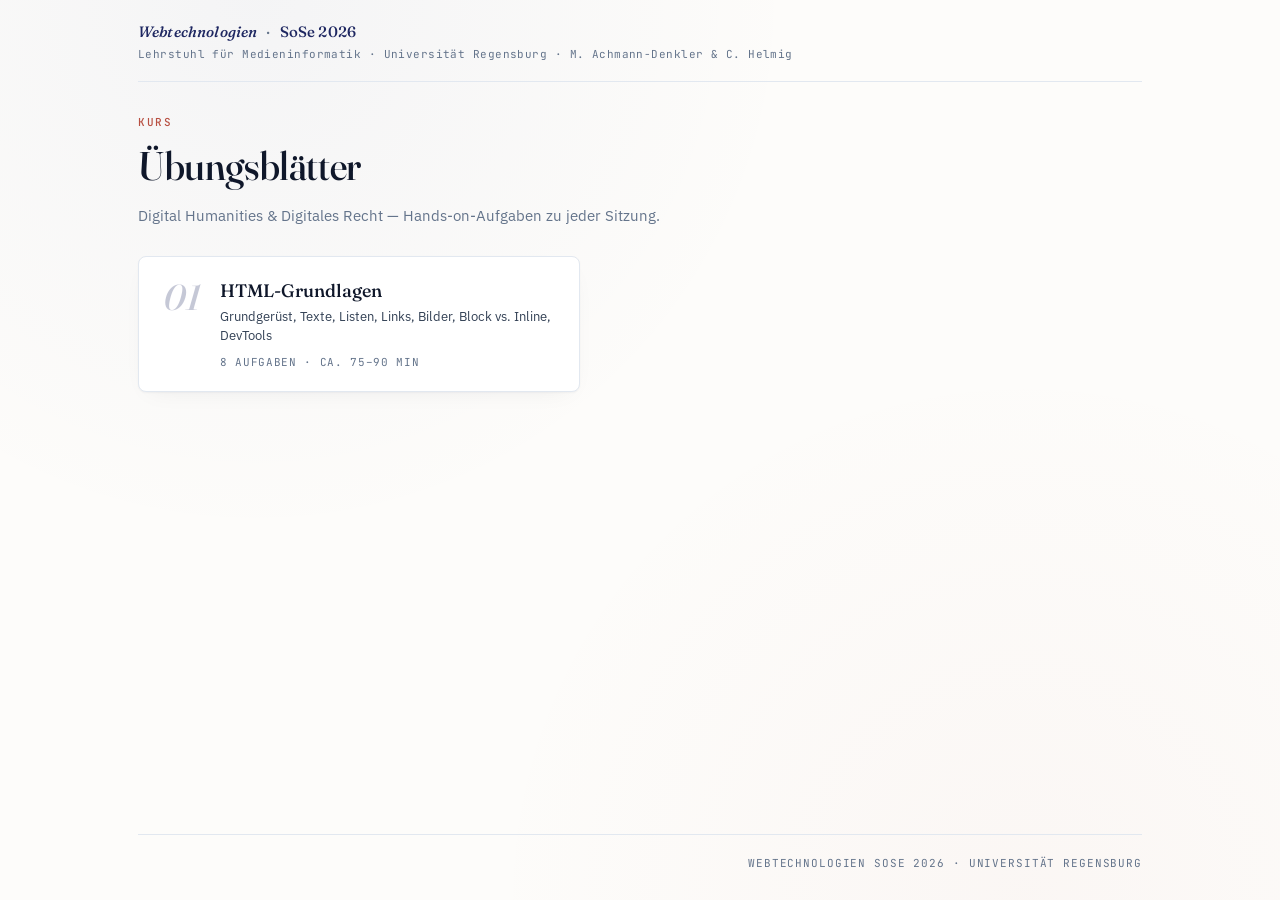
==== index.html @ 5f2d8932 "Initial commit: Übungsblatt 1 HTML-Grundlagen Slide-based interactive exercise sheet for Webtechnolo" ====
<!DOCTYPE html>
<html lang="de">
<head>
  <meta charset="UTF-8">
  <meta name="viewport" content="width=device-width, initial-scale=1.0">
  <title>Webtechnologien — Übungsblätter</title>
  <link rel="preconnect" href="https://fonts.googleapis.com">
  <link rel="preconnect" href="https://fonts.gstatic.com" crossorigin>
  <link href="https://fonts.googleapis.com/css2?family=Fraunces:ital,opsz,wght@0,9..144,400;0,9..144,500;0,9..144,600;0,9..144,700;1,9..144,400&family=IBM+Plex+Sans:wght@400;500;600&family=JetBrains+Mono:wght@400;500&display=swap" rel="stylesheet">
  <link rel="stylesheet" href="assets/css/main.css">
</head>
<body>

<div class="app">

  <header class="top">
    <div class="brand-group">
      <div class="brand">
        <span class="course">Webtechnologien</span>
        <span class="sep">·</span>
        <span>SoSe 2026</span>
      </div>
      <span class="brand-sub">Lehrstuhl für Medieninformatik · Universität Regensburg · M. Achmann-Denkler &amp; C. Helmig</span>
    </div>
  </header>

  <main class="stage" style="align-items: flex-start;">
    <div style="width: 100%;">
      <div class="eyebrow">Kurs</div>
      <h1 class="slide-title" style="margin-bottom: 6px;">Übungsblätter</h1>
      <p class="subtitle" style="margin-bottom: 0;">Digital Humanities &amp; Digitales Recht — Hands-on-Aufgaben zu jeder Sitzung.</p>

      <div class="sheet-grid">

        <a href="blatt1/" class="sheet-card">
          <div class="sheet-num">01</div>
          <div class="sheet-info">
            <div class="sheet-title">HTML-Grundlagen</div>
            <div class="sheet-desc">Grundgerüst, Texte, Listen, Links, Bilder, Block vs. Inline, DevTools</div>
            <div class="sheet-meta">8 Aufgaben · ca. 75–90 min</div>
          </div>
        </a>

      </div>
    </div>
  </main>

  <footer class="nav" style="justify-content: flex-end;">
    <span style="font-family: var(--font-mono); font-size: 11px; color: var(--muted); text-transform: uppercase; letter-spacing: 0.08em;">
      Webtechnologien SoSe 2026 · Universität Regensburg
    </span>
  </footer>

</div>

</body>
</html>
---- assets/css/main.css ----
/* ---------- Tokens ---------- */
:root {
  --bg:        #FDFCFA;
  --surface:   #FFFFFF;
  --ink:       #0F172A;
  --ink-soft:  #334155;
  --muted:     #64748B;
  --rule:      #E2E8F0;
  --navy:      #1E3A8A;
  --navy-soft: #EFF3FB;
  --navy-ink:  #1E2761;
  --accent:    #B85042;
  --accent-soft: #FBEFEC;
  --code-bg:   #0F172A;
  --code-fg:   #E2E8F0;
  --code-dim:  #94A3B8;
  --success:   #047857;
  --success-bg: #ECFDF5;
  --font-display: "Fraunces", Georgia, serif;
  --font-body:    "IBM Plex Sans", -apple-system, system-ui, sans-serif;
  --font-mono:    "JetBrains Mono", ui-monospace, SFMono-Regular, Menlo, monospace;
  --shadow-card: 0 1px 2px rgba(15,23,42,0.04), 0 8px 24px -12px rgba(15,23,42,0.08);
}

* { box-sizing: border-box; }
html, body { margin: 0; padding: 0; }
body {
  font-family: var(--font-body);
  color: var(--ink);
  background: var(--bg);
  background-image:
    radial-gradient(circle at 20% 0%, rgba(30,58,138,0.04) 0%, transparent 40%),
    radial-gradient(circle at 80% 100%, rgba(184,80,66,0.03) 0%, transparent 40%);
  min-height: 100vh;
  line-height: 1.55;
  -webkit-font-smoothing: antialiased;
  overflow-x: hidden;
}

/* ---------- Layout shell ---------- */
.app {
  display: flex;
  flex-direction: column;
  min-height: 100vh;
  max-width: 1100px;
  margin: 0 auto;
  padding: 0 clamp(16px, 4vw, 48px);
}

/* ---------- Header ---------- */
header.top {
  display: flex;
  align-items: center;
  justify-content: space-between;
  padding: 20px 0 18px;
  border-bottom: 1px solid var(--rule);
  gap: 16px;
  flex-wrap: wrap;
}
.brand-group {
  display: flex;
  flex-direction: column;
  gap: 3px;
}
.brand {
  font-family: var(--font-display);
  font-weight: 500;
  font-variation-settings: "opsz" 14;
  font-size: 15px;
  letter-spacing: 0.01em;
  color: var(--navy-ink);
  text-decoration: none;
}
a.brand:hover .course { text-decoration: underline; text-decoration-color: var(--accent); }
.brand .sep { color: var(--muted); margin: 0 6px; }
.brand .course { font-style: italic; }
.brand-sub {
  font-family: var(--font-mono);
  font-size: 11px;
  color: var(--muted);
  letter-spacing: 0.04em;
}
.progress-readout {
  font-family: var(--font-mono);
  font-size: 12px;
  color: var(--muted);
  letter-spacing: 0.05em;
  text-transform: uppercase;
  display: flex;
  align-items: center;
  gap: 10px;
}
.progress-bar {
  width: 120px;
  height: 3px;
  background: var(--rule);
  border-radius: 2px;
  overflow: hidden;
}
.progress-fill {
  height: 100%;
  background: var(--navy);
  transition: width 0.4s cubic-bezier(0.4, 0, 0.2, 1);
  width: 0%;
}

/* ---------- Slide stage ---------- */
main.stage {
  flex: 1;
  display: flex;
  align-items: stretch;
  padding: 32px 0;
}
.slide {
  display: none;
  width: 100%;
  animation: slideIn 0.35s cubic-bezier(0.4, 0, 0.2, 1);
}
.slide.active { display: block; }
@keyframes slideIn {
  from { opacity: 0; transform: translateY(8px); }
  to { opacity: 1; transform: translateY(0); }
}

/* ---------- Slide typography ---------- */
.eyebrow {
  font-family: var(--font-mono);
  font-size: 11px;
  letter-spacing: 0.15em;
  text-transform: uppercase;
  color: var(--accent);
  margin-bottom: 12px;
  font-weight: 500;
}
.task-letter {
  font-family: var(--font-display);
  font-variation-settings: "opsz" 144;
  font-size: clamp(48px, 8vw, 84px);
  font-weight: 500;
  line-height: 1;
  color: var(--navy-ink);
  float: left;
  margin: -6px 24px 0 0;
  font-style: italic;
}
h1.slide-title {
  font-family: var(--font-display);
  font-variation-settings: "opsz" 96;
  font-weight: 500;
  font-size: clamp(28px, 4vw, 40px);
  line-height: 1.15;
  color: var(--ink);
  margin: 0 0 8px;
  letter-spacing: -0.01em;
}
.subtitle {
  color: var(--muted);
  font-size: 15px;
  margin-bottom: 28px;
}
.slide-body {
  clear: both;
  padding-top: 8px;
}
.slide-body p { margin: 0 0 14px; color: var(--ink-soft); }
.slide-body h3 {
  font-family: var(--font-display);
  font-variation-settings: "opsz" 24;
  font-weight: 600;
  font-size: 18px;
  margin: 28px 0 12px;
  color: var(--ink);
}

/* ---------- W3Schools link chips ---------- */
.refs {
  display: flex;
  flex-wrap: wrap;
  gap: 8px;
  margin: 0 0 24px;
  padding: 12px 16px;
  background: var(--navy-soft);
  border-left: 3px solid var(--navy);
  border-radius: 0 4px 4px 0;
}
.refs-label {
  font-family: var(--font-mono);
  font-size: 11px;
  text-transform: uppercase;
  letter-spacing: 0.08em;
  color: var(--navy);
  font-weight: 500;
  align-self: center;
  margin-right: 4px;
}
.refs a {
  display: inline-flex;
  align-items: center;
  gap: 6px;
  padding: 4px 12px;
  background: var(--surface);
  border: 1px solid #C7D2FE;
  border-radius: 999px;
  color: var(--navy);
  text-decoration: none;
  font-size: 13px;
  font-weight: 500;
  transition: all 0.15s ease;
}
.refs a:hover {
  background: var(--navy);
  color: white;
  border-color: var(--navy);
  transform: translateY(-1px);
}
.refs a::after { content: " ↗"; font-size: 10px; opacity: 0.7; }

/* ---------- Task checklist ---------- */
ol.tasks {
  list-style: none;
  padding: 0;
  margin: 0 0 20px;
  counter-reset: taskitem;
}
ol.tasks > li {
  position: relative;
  padding: 16px 16px 16px 48px;
  margin-bottom: 10px;
  background: var(--surface);
  border: 1px solid var(--rule);
  border-radius: 6px;
  transition: all 0.2s ease;
  counter-increment: taskitem;
}
ol.tasks > li:hover { border-color: #CBD5E1; }
ol.tasks > li.done {
  background: var(--success-bg);
  border-color: #A7F3D0;
}
ol.tasks > li.done .task-label { color: var(--success); }
ol.tasks > li.done .task-content { opacity: 0.65; }

.task-check {
  position: absolute;
  top: 17px;
  left: 16px;
  width: 20px;
  height: 20px;
  border: 1.5px solid #CBD5E1;
  border-radius: 4px;
  background: white;
  cursor: pointer;
  display: inline-flex;
  align-items: center;
  justify-content: center;
  transition: all 0.15s ease;
  appearance: none;
  -webkit-appearance: none;
  margin: 0;
  flex-shrink: 0;
}
.task-check:hover { border-color: var(--navy); }
.task-check:checked {
  background: var(--success);
  border-color: var(--success);
}
.task-check:checked::after {
  content: "";
  width: 5px;
  height: 10px;
  border: solid white;
  border-width: 0 2px 2px 0;
  transform: rotate(45deg) translate(-1px, -1px);
}
.task-label {
  display: inline-block;
  font-family: var(--font-mono);
  font-size: 12px;
  font-weight: 500;
  color: var(--muted);
  text-transform: uppercase;
  letter-spacing: 0.06em;
  margin-right: 10px;
  vertical-align: middle;
}
.task-content { display: inline; color: var(--ink-soft); }
.task-content strong { color: var(--ink); font-weight: 600; }
.task-content code {
  font-family: var(--font-mono);
  font-size: 0.88em;
  background: #F1F5F9;
  padding: 1px 6px;
  border-radius: 3px;
  color: var(--navy-ink);
}
.task-content ul {
  margin: 8px 0 0;
  padding-left: 18px;
  color: var(--ink-soft);
}
.task-content ul li { margin-bottom: 4px; }

/* ---------- Code block ---------- */
.code-wrap {
  position: relative;
  margin: 14px 0 6px;
  border-radius: 6px;
  overflow: hidden;
  background: var(--code-bg);
}
.code-wrap pre {
  margin: 0;
  padding: 16px 20px;
  overflow-x: auto;
  font-family: var(--font-mono);
  font-size: 13px;
  line-height: 1.55;
  color: var(--code-fg);
}
.copy-btn {
  position: absolute;
  top: 8px;
  right: 8px;
  padding: 4px 10px;
  background: rgba(226, 232, 240, 0.08);
  border: 1px solid rgba(226, 232, 240, 0.15);
  color: var(--code-dim);
  border-radius: 4px;
  font-family: var(--font-mono);
  font-size: 11px;
  cursor: pointer;
  transition: all 0.15s ease;
}
.copy-btn:hover {
  background: rgba(226, 232, 240, 0.15);
  color: var(--code-fg);
}
.copy-btn.copied { color: #86EFAC; border-color: #86EFAC; }

/* ---------- Callout boxes ---------- */
.callout {
  margin: 20px 0;
  padding: 14px 18px;
  border-radius: 4px;
  font-size: 14px;
  line-height: 1.5;
}
.callout.hint {
  background: var(--accent-soft);
  border-left: 3px solid var(--accent);
  color: #7F2E22;
}
.callout.reflect {
  background: #F8FAFC;
  border-left: 3px solid var(--muted);
  color: var(--ink-soft);
  font-style: italic;
}
.callout-label {
  font-family: var(--font-mono);
  font-size: 11px;
  text-transform: uppercase;
  letter-spacing: 0.08em;
  font-weight: 600;
  font-style: normal;
  display: block;
  margin-bottom: 4px;
}
.callout.hint .callout-label { color: var(--accent); }
.callout.reflect .callout-label { color: var(--muted); }

/* ---------- Title slide ---------- */
.title-slide {
  text-align: left;
  padding: 40px 0;
}
.title-slide .kicker {
  font-family: var(--font-mono);
  font-size: 13px;
  letter-spacing: 0.1em;
  text-transform: uppercase;
  color: var(--accent);
  margin-bottom: 24px;
}
.title-slide h1 {
  font-family: var(--font-display);
  font-variation-settings: "opsz" 144;
  font-weight: 500;
  font-size: clamp(40px, 7vw, 72px);
  line-height: 1.05;
  margin: 0 0 12px;
  color: var(--navy-ink);
  letter-spacing: -0.02em;
}
.title-slide h1 em {
  font-style: italic;
  color: var(--accent);
}
.title-slide .lede {
  font-size: 19px;
  color: var(--ink-soft);
  max-width: 640px;
  margin-bottom: 40px;
}
.title-meta {
  display: grid;
  grid-template-columns: repeat(auto-fit, minmax(180px, 1fr));
  gap: 20px;
  margin-top: 32px;
  padding-top: 24px;
  border-top: 1px solid var(--rule);
  max-width: 720px;
}
.meta-item .meta-key {
  font-family: var(--font-mono);
  font-size: 11px;
  text-transform: uppercase;
  letter-spacing: 0.08em;
  color: var(--muted);
  margin-bottom: 4px;
}
.meta-item .meta-val {
  font-family: var(--font-display);
  font-size: 16px;
  color: var(--ink);
}
.keyhint {
  display: inline-block;
  font-family: var(--font-mono);
  font-size: 11px;
  padding: 2px 6px;
  background: #F1F5F9;
  border: 1px solid var(--rule);
  border-bottom-width: 2px;
  border-radius: 3px;
  color: var(--ink-soft);
}

/* ---------- End slide ---------- */
.end-slide {
  padding: 40px 0;
}
.end-grid {
  display: grid;
  grid-template-columns: repeat(auto-fit, minmax(260px, 1fr));
  gap: 20px;
  margin-top: 24px;
}
.end-card {
  padding: 20px;
  background: var(--surface);
  border: 1px solid var(--rule);
  border-radius: 6px;
}
.end-card .check {
  display: inline-flex;
  width: 24px;
  height: 24px;
  border-radius: 50%;
  background: var(--success);
  color: white;
  align-items: center;
  justify-content: center;
  font-size: 13px;
  margin-bottom: 10px;
}
.end-card p { margin: 0; font-size: 14px; }

/* ---------- Footer nav ---------- */
footer.nav {
  display: flex;
  align-items: center;
  justify-content: space-between;
  padding: 20px 0 28px;
  border-top: 1px solid var(--rule);
  gap: 16px;
}
.nav-btn {
  display: inline-flex;
  align-items: center;
  gap: 8px;
  padding: 8px 18px;
  background: var(--surface);
  border: 1px solid var(--rule);
  color: var(--ink);
  border-radius: 4px;
  font-family: var(--font-body);
  font-size: 14px;
  font-weight: 500;
  cursor: pointer;
  transition: all 0.15s ease;
}
.nav-btn:hover:not(:disabled) {
  background: var(--navy);
  color: white;
  border-color: var(--navy);
}
.nav-btn:disabled {
  opacity: 0.4;
  cursor: not-allowed;
}
.dots {
  display: flex;
  gap: 8px;
  align-items: center;
}
.dot {
  width: 8px;
  height: 8px;
  border-radius: 50%;
  background: var(--rule);
  border: none;
  padding: 0;
  cursor: pointer;
  transition: all 0.2s ease;
  position: relative;
}
.dot:hover { background: #CBD5E1; }
.dot.active {
  background: var(--navy);
  width: 24px;
  border-radius: 4px;
}
.dot.done:not(.active) { background: var(--success); }
.dot .tooltip {
  position: absolute;
  bottom: calc(100% + 8px);
  left: 50%;
  transform: translateX(-50%);
  background: var(--ink);
  color: white;
  font-family: var(--font-mono);
  font-size: 11px;
  padding: 3px 8px;
  border-radius: 3px;
  white-space: nowrap;
  opacity: 0;
  pointer-events: none;
  transition: opacity 0.15s ease;
}
.dot:hover .tooltip { opacity: 1; }

/* ---------- Reset button ---------- */
.reset-link {
  background: none;
  border: none;
  color: var(--muted);
  font-family: var(--font-mono);
  font-size: 11px;
  text-transform: uppercase;
  letter-spacing: 0.08em;
  cursor: pointer;
  padding: 4px 8px;
}
.reset-link:hover { color: var(--accent); }

/* ---------- Index page: sheet cards ---------- */
.sheet-grid {
  display: grid;
  grid-template-columns: repeat(auto-fill, minmax(300px, 1fr));
  gap: 16px;
  margin-top: 28px;
  max-width: 900px;
}
.sheet-card {
  display: flex;
  align-items: flex-start;
  gap: 20px;
  padding: 20px 24px;
  background: var(--surface);
  border: 1px solid var(--rule);
  border-radius: 8px;
  text-decoration: none;
  color: var(--ink);
  transition: all 0.2s ease;
  box-shadow: var(--shadow-card);
}
.sheet-card:hover {
  border-color: var(--navy);
  transform: translateY(-2px);
  box-shadow: 0 4px 16px -4px rgba(30,58,138,0.12);
}
.sheet-num {
  font-family: var(--font-display);
  font-variation-settings: "opsz" 144;
  font-size: 36px;
  font-weight: 500;
  font-style: italic;
  color: var(--navy-ink);
  line-height: 1;
  opacity: 0.25;
  flex-shrink: 0;
  margin-top: 2px;
}
.sheet-info { flex: 1; min-width: 0; }
.sheet-title {
  font-family: var(--font-display);
  font-variation-settings: "opsz" 24;
  font-size: 18px;
  font-weight: 500;
  color: var(--ink);
  margin-bottom: 4px;
}
.sheet-desc {
  font-size: 13px;
  color: var(--ink-soft);
  margin-bottom: 8px;
  line-height: 1.45;
}
.sheet-meta {
  font-family: var(--font-mono);
  font-size: 11px;
  color: var(--muted);
  text-transform: uppercase;
  letter-spacing: 0.06em;
}

/* ---------- Responsive ---------- */
@media (max-width: 640px) {
  .task-letter { font-size: 56px; margin-right: 16px; }
  .refs { flex-direction: column; align-items: flex-start; }
  .dots { display: none; }
  .progress-bar { width: 60px; }
}

/* ---------- Print ---------- */
@media print {
  .slide { display: block !important; page-break-after: always; }
  footer.nav, .copy-btn { display: none; }
  body { background: white; }
}
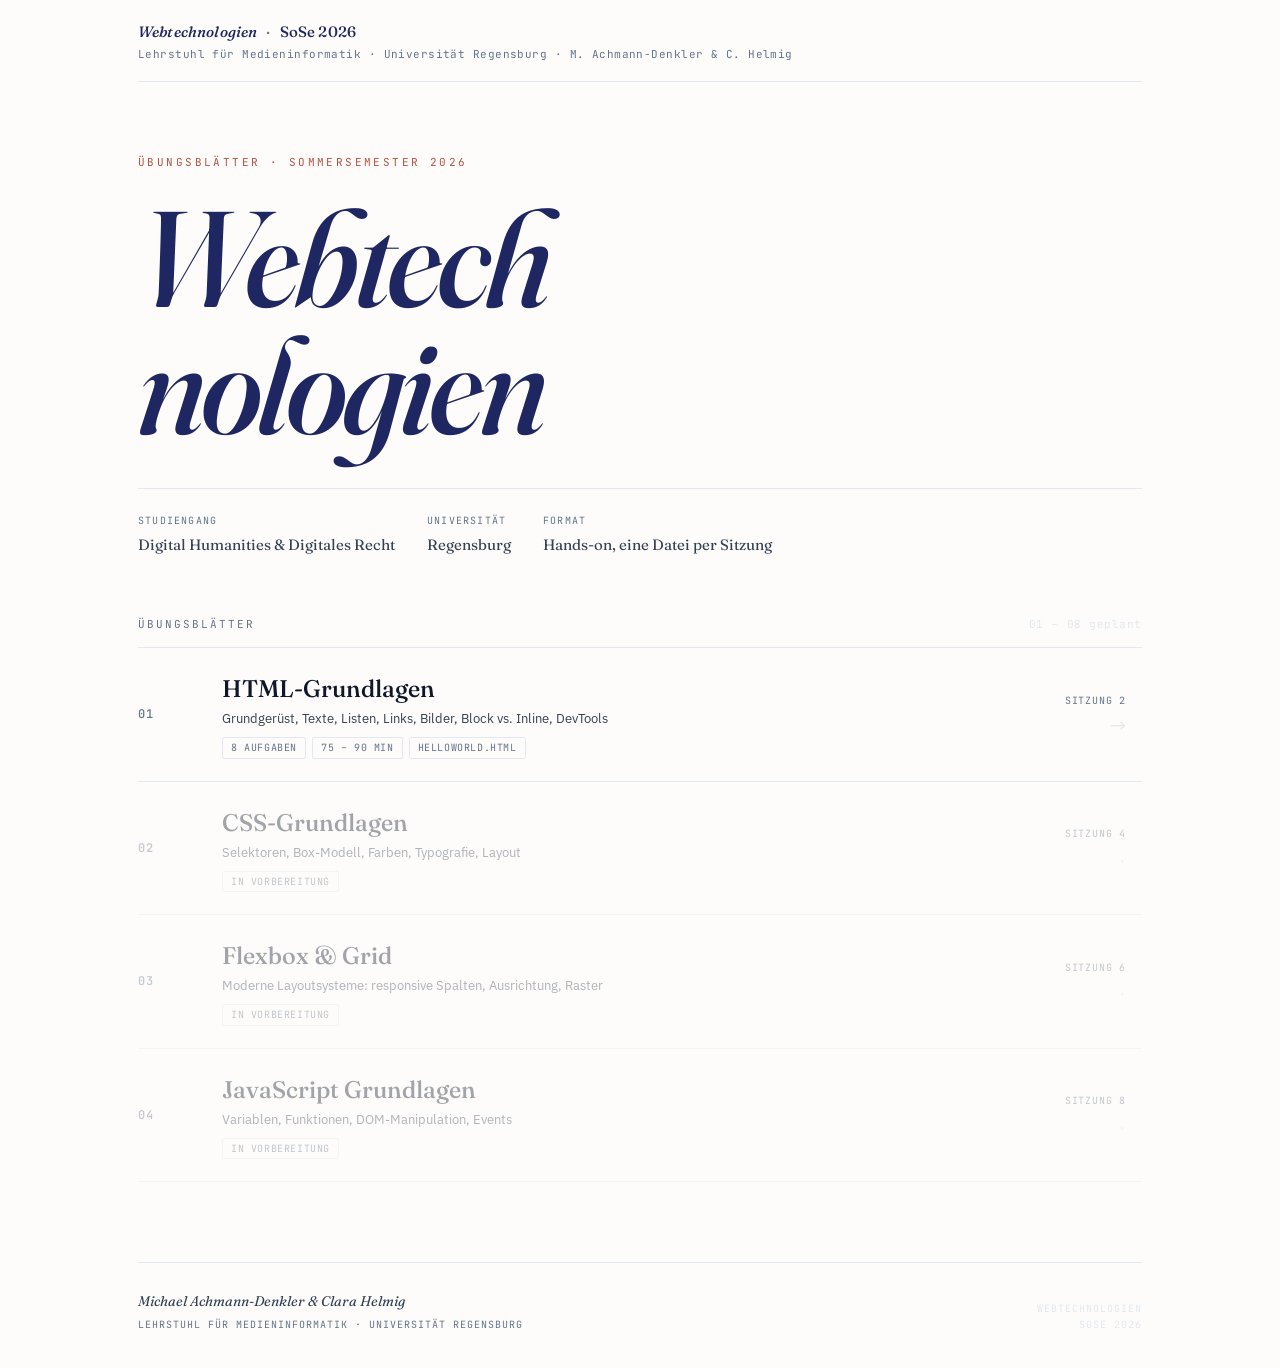
==== commit 6571aaad: "Redesign landing page with editorial magazine aesthetic Dramatic typographic hero using Fraunces at " ====
--- a/index.html
+++ b/index.html
@@ -3,16 +3,333 @@
 <head>
   <meta charset="UTF-8">
   <meta name="viewport" content="width=device-width, initial-scale=1.0">
-  <title>Webtechnologien — Übungsblätter</title>
+  <title>Webtechnologien SoSe 2026 — Universität Regensburg</title>
   <link rel="preconnect" href="https://fonts.googleapis.com">
   <link rel="preconnect" href="https://fonts.gstatic.com" crossorigin>
-  <link href="https://fonts.googleapis.com/css2?family=Fraunces:ital,opsz,wght@0,9..144,400;0,9..144,500;0,9..144,600;0,9..144,700;1,9..144,400&family=IBM+Plex+Sans:wght@400;500;600&family=JetBrains+Mono:wght@400;500&display=swap" rel="stylesheet">
+  <link href="https://fonts.googleapis.com/css2?family=Fraunces:ital,opsz,wght@0,9..144,100..900;1,9..144,100..900&family=IBM+Plex+Sans:wght@400;500;600&family=JetBrains+Mono:wght@400;500&display=swap" rel="stylesheet">
   <link rel="stylesheet" href="assets/css/main.css">
+  <style>
+    /* ── Landing-page overrides & extensions ── */
+
+    body {
+      /* Remove the blatt-page radial gradients in favour of a cleaner base */
+      background-image: none;
+    }
+
+    /* ── Hero ── */
+    .hero {
+      padding: 72px 0 60px;
+      position: relative;
+      overflow: hidden;
+    }
+    .hero > * { position: relative; z-index: 1; }
+
+    .hero-eyebrow {
+      font-family: var(--font-mono);
+      font-size: 11px;
+      letter-spacing: 0.22em;
+      text-transform: uppercase;
+      color: var(--accent);
+      margin-bottom: 24px;
+      opacity: 0;
+      animation: fadeUp 0.55s ease forwards 0.05s;
+    }
+
+    .hero-title {
+      font-family: var(--font-display);
+      font-variation-settings: "opsz" 144, "wght" 500;
+      font-style: italic;
+      font-size: clamp(60px, 11.5vw, 136px);
+      line-height: 0.93;
+      color: var(--navy-ink);
+      letter-spacing: -0.035em;
+      margin: 0 0 40px;
+      opacity: 0;
+      animation: fadeUp 0.65s ease forwards 0.15s;
+    }
+
+    .hero-title em {
+      font-style: normal;
+      color: var(--accent);
+      font-variation-settings: "opsz" 144, "wght" 300;
+    }
+
+    .hero-divider {
+      width: 100%;
+      height: 1px;
+      background: var(--rule);
+      margin-bottom: 24px;
+      opacity: 0;
+      animation: fadeUp 0.5s ease forwards 0.3s;
+    }
+
+    .hero-meta-row {
+      display: flex;
+      align-items: baseline;
+      gap: 32px;
+      flex-wrap: wrap;
+      opacity: 0;
+      animation: fadeUp 0.55s ease forwards 0.4s;
+    }
+
+    .hero-meta-item {
+      display: flex;
+      flex-direction: column;
+      gap: 4px;
+    }
+    .hero-meta-key {
+      font-family: var(--font-mono);
+      font-size: 10px;
+      letter-spacing: 0.12em;
+      text-transform: uppercase;
+      color: var(--muted);
+    }
+    .hero-meta-val {
+      font-family: var(--font-display);
+      font-variation-settings: "opsz" 14, "wght" 400;
+      font-size: 15px;
+      color: var(--ink-soft);
+    }
+
+    /* ── Floating code-fragment background ── */
+    .bg-canvas {
+      position: absolute;
+      inset: 0;
+      pointer-events: none;
+      z-index: 0;
+      overflow: hidden;
+    }
+    .frag {
+      position: absolute;
+      bottom: -20px;
+      font-family: var(--font-mono);
+      font-size: 11px;
+      color: var(--navy);
+      white-space: nowrap;
+      animation: drift var(--dur, 18s) linear infinite;
+      animation-delay: var(--delay, 0s);
+      opacity: 0;
+    }
+    @keyframes drift {
+      0%   { transform: translateY(0);    opacity: 0;    }
+      8%   { opacity: 0.055; }
+      85%  { opacity: 0.055; }
+      100% { transform: translateY(-480px); opacity: 0; }
+    }
+
+    /* ── Section label ── */
+    .section-header {
+      display: flex;
+      align-items: center;
+      justify-content: space-between;
+      padding-bottom: 14px;
+      border-bottom: 1px solid var(--rule);
+      margin-bottom: 0;
+    }
+    .section-label {
+      font-family: var(--font-mono);
+      font-size: 11px;
+      letter-spacing: 0.18em;
+      text-transform: uppercase;
+      color: var(--muted);
+    }
+    .section-count {
+      font-family: var(--font-mono);
+      font-size: 11px;
+      color: var(--rule);
+      letter-spacing: 0.05em;
+    }
+
+    /* ── Sheet rows ── */
+    .sheets {
+      margin-bottom: 80px;
+      opacity: 0;
+      animation: fadeUp 0.65s ease forwards 0.55s;
+    }
+
+    .sheet-row {
+      display: grid;
+      grid-template-columns: 52px 1fr auto;
+      align-items: center;
+      gap: 0 32px;
+      padding: 22px 16px 22px 0;
+      border-bottom: 1px solid var(--rule);
+      text-decoration: none;
+      color: var(--ink);
+      position: relative;
+      overflow: hidden;
+      cursor: pointer;
+    }
+    .sheet-row::after {
+      content: '';
+      position: absolute;
+      inset: 0;
+      background: var(--navy-ink);
+      transform: scaleX(0);
+      transform-origin: left;
+      transition: transform 0.38s cubic-bezier(0.76, 0, 0.24, 1);
+      z-index: 0;
+    }
+    .sheet-row:hover::after { transform: scaleX(1); }
+
+    .row-num,
+    .row-body,
+    .row-end {
+      position: relative;
+      z-index: 1;
+    }
+
+    .row-num {
+      font-family: var(--font-mono);
+      font-size: 12px;
+      font-weight: 500;
+      color: var(--muted);
+      transition: color 0.22s;
+      letter-spacing: 0.05em;
+    }
+    .sheet-row:hover .row-num { color: var(--accent); }
+
+    .row-title {
+      font-family: var(--font-display);
+      font-variation-settings: "opsz" 48, "wght" 500;
+      font-size: clamp(18px, 2.2vw, 24px);
+      color: var(--ink);
+      transition: color 0.22s;
+      margin-bottom: 3px;
+    }
+    .sheet-row:hover .row-title { color: white; }
+
+    .row-desc {
+      font-size: 13px;
+      color: var(--ink-soft);
+      transition: color 0.22s;
+      line-height: 1.45;
+    }
+    .sheet-row:hover .row-desc { color: rgba(255,255,255,0.55); }
+
+    .row-tags {
+      display: flex;
+      flex-wrap: wrap;
+      gap: 6px;
+      margin-top: 8px;
+    }
+    .row-tag {
+      font-family: var(--font-mono);
+      font-size: 10px;
+      letter-spacing: 0.06em;
+      text-transform: uppercase;
+      padding: 2px 8px;
+      border: 1px solid var(--rule);
+      border-radius: 2px;
+      color: var(--muted);
+      transition: border-color 0.22s, color 0.22s;
+    }
+    .sheet-row:hover .row-tag {
+      border-color: rgba(255,255,255,0.2);
+      color: rgba(255,255,255,0.5);
+    }
+
+    .row-end {
+      display: flex;
+      flex-direction: column;
+      align-items: flex-end;
+      gap: 8px;
+    }
+    .row-arrow {
+      font-size: 20px;
+      color: var(--rule);
+      transition: color 0.22s, transform 0.22s;
+      line-height: 1;
+    }
+    .sheet-row:hover .row-arrow {
+      color: white;
+      transform: translate(4px, -2px);
+    }
+    .row-session {
+      font-family: var(--font-mono);
+      font-size: 10px;
+      color: var(--muted);
+      text-transform: uppercase;
+      letter-spacing: 0.08em;
+      transition: color 0.22s;
+    }
+    .sheet-row:hover .row-session { color: rgba(255,255,255,0.4); }
+
+    /* Upcoming row */
+    .sheet-row.upcoming {
+      pointer-events: none;
+      opacity: 0.38;
+    }
+    .sheet-row.upcoming::after { display: none; }
+    .sheet-row.upcoming .row-arrow { color: var(--rule); }
+
+    /* ── Site footer ── */
+    .site-footer {
+      padding: 28px 0 36px;
+      border-top: 1px solid var(--rule);
+      display: flex;
+      justify-content: space-between;
+      align-items: flex-end;
+      gap: 20px;
+      flex-wrap: wrap;
+    }
+    .footer-left {
+      display: flex;
+      flex-direction: column;
+      gap: 4px;
+    }
+    .footer-instructors {
+      font-family: var(--font-display);
+      font-variation-settings: "opsz" 14, "wght" 400;
+      font-size: 14px;
+      font-style: italic;
+      color: var(--ink-soft);
+    }
+    .footer-inst {
+      font-family: var(--font-mono);
+      font-size: 10px;
+      color: var(--muted);
+      text-transform: uppercase;
+      letter-spacing: 0.1em;
+    }
+    .footer-right {
+      font-family: var(--font-mono);
+      font-size: 10px;
+      color: var(--rule);
+      text-transform: uppercase;
+      letter-spacing: 0.1em;
+      text-align: right;
+    }
+
+    /* ── Overrides for stage / header on this page ── */
+    main.stage {
+      align-items: flex-start;
+      padding: 0;
+    }
+    .landing-content {
+      width: 100%;
+    }
+
+    /* ── Animations ── */
+    @keyframes fadeUp {
+      from { opacity: 0; transform: translateY(14px); }
+      to   { opacity: 1; transform: translateY(0);   }
+    }
+
+    /* ── Responsive ── */
+    @media (max-width: 640px) {
+      .hero { padding: 48px 0 40px; }
+      .sheet-row { grid-template-columns: 40px 1fr auto; gap: 0 16px; }
+      .hero-meta-row { gap: 20px; }
+      .row-end { display: none; }
+    }
+  </style>
 </head>
 <body>
 
 <div class="app">
 
+  <!-- HEADER -->
   <header class="top">
     <div class="brand-group">
       <div class="brand">
@@ -24,34 +341,163 @@
     </div>
   </header>
 
-  <main class="stage" style="align-items: flex-start;">
-    <div style="width: 100%;">
-      <div class="eyebrow">Kurs</div>
-      <h1 class="slide-title" style="margin-bottom: 6px;">Übungsblätter</h1>
-      <p class="subtitle" style="margin-bottom: 0;">Digital Humanities &amp; Digitales Recht — Hands-on-Aufgaben zu jeder Sitzung.</p>
-
-      <div class="sheet-grid">
-
-        <a href="blatt1/" class="sheet-card">
-          <div class="sheet-num">01</div>
-          <div class="sheet-info">
-            <div class="sheet-title">HTML-Grundlagen</div>
-            <div class="sheet-desc">Grundgerüst, Texte, Listen, Links, Bilder, Block vs. Inline, DevTools</div>
-            <div class="sheet-meta">8 Aufgaben · ca. 75–90 min</div>
+  <!-- STAGE -->
+  <main class="stage">
+    <div class="landing-content">
+
+      <!-- HERO -->
+      <section class="hero">
+
+        <!-- floating code fragments -->
+        <div class="bg-canvas" id="bg-canvas" aria-hidden="true"></div>
+
+        <div class="hero-eyebrow">Übungsblätter · Sommersemester 2026</div>
+
+        <h1 class="hero-title">Webtech&shy;<br>nologien</h1>
+
+        <div class="hero-divider"></div>
+
+        <div class="hero-meta-row">
+          <div class="hero-meta-item">
+            <span class="hero-meta-key">Studiengang</span>
+            <span class="hero-meta-val">Digital Humanities &amp; Digitales Recht</span>
+          </div>
+          <div class="hero-meta-item">
+            <span class="hero-meta-key">Universität</span>
+            <span class="hero-meta-val">Regensburg</span>
+          </div>
+          <div class="hero-meta-item">
+            <span class="hero-meta-key">Format</span>
+            <span class="hero-meta-val">Hands-on, eine Datei per Sitzung</span>
+          </div>
+        </div>
+
+      </section>
+
+      <!-- BLÄTTER LIST -->
+      <div class="section-header">
+        <span class="section-label">Übungsblätter</span>
+        <span class="section-count">01 – 08 geplant</span>
+      </div>
+
+      <div class="sheets">
+
+        <a href="blatt1/" class="sheet-row">
+          <span class="row-num">01</span>
+          <div class="row-body">
+            <div class="row-title">HTML-Grundlagen</div>
+            <div class="row-desc">Grundgerüst, Texte, Listen, Links, Bilder, Block vs. Inline, DevTools</div>
+            <div class="row-tags">
+              <span class="row-tag">8 Aufgaben</span>
+              <span class="row-tag">75 – 90 min</span>
+              <span class="row-tag">HelloWorld.html</span>
+            </div>
+          </div>
+          <div class="row-end">
+            <span class="row-session">Sitzung 2</span>
+            <span class="row-arrow">→</span>
           </div>
         </a>
 
+        <div class="sheet-row upcoming">
+          <span class="row-num">02</span>
+          <div class="row-body">
+            <div class="row-title">CSS-Grundlagen</div>
+            <div class="row-desc">Selektoren, Box-Modell, Farben, Typografie, Layout</div>
+            <div class="row-tags">
+              <span class="row-tag">In Vorbereitung</span>
+            </div>
+          </div>
+          <div class="row-end">
+            <span class="row-session">Sitzung 4</span>
+            <span class="row-arrow">·</span>
+          </div>
+        </div>
+
+        <div class="sheet-row upcoming">
+          <span class="row-num">03</span>
+          <div class="row-body">
+            <div class="row-title">Flexbox &amp; Grid</div>
+            <div class="row-desc">Moderne Layoutsysteme: responsive Spalten, Ausrichtung, Raster</div>
+            <div class="row-tags">
+              <span class="row-tag">In Vorbereitung</span>
+            </div>
+          </div>
+          <div class="row-end">
+            <span class="row-session">Sitzung 6</span>
+            <span class="row-arrow">·</span>
+          </div>
+        </div>
+
+        <div class="sheet-row upcoming">
+          <span class="row-num">04</span>
+          <div class="row-body">
+            <div class="row-title">JavaScript Grundlagen</div>
+            <div class="row-desc">Variablen, Funktionen, DOM-Manipulation, Events</div>
+            <div class="row-tags">
+              <span class="row-tag">In Vorbereitung</span>
+            </div>
+          </div>
+          <div class="row-end">
+            <span class="row-session">Sitzung 8</span>
+            <span class="row-arrow">·</span>
+          </div>
+        </div>
+
       </div>
+
     </div>
   </main>
 
-  <footer class="nav" style="justify-content: flex-end;">
-    <span style="font-family: var(--font-mono); font-size: 11px; color: var(--muted); text-transform: uppercase; letter-spacing: 0.08em;">
-      Webtechnologien SoSe 2026 · Universität Regensburg
-    </span>
+  <!-- FOOTER -->
+  <footer class="site-footer">
+    <div class="footer-left">
+      <div class="footer-instructors">Michael Achmann-Denkler &amp; Clara Helmig</div>
+      <div class="footer-inst">Lehrstuhl für Medieninformatik · Universität Regensburg</div>
+    </div>
+    <div class="footer-right">
+      Webtechnologien<br>SoSe 2026
+    </div>
   </footer>
 
 </div>
+
+<script>
+(function () {
+  'use strict';
+
+  // Floating code fragments in the hero background
+  const FRAGMENTS = [
+    '&lt;html&gt;', '&lt;body&gt;', '&lt;div&gt;', '&lt;section&gt;', '&lt;header&gt;',
+    '&lt;/div&gt;', '&lt;a href=""&gt;', '&lt;img src=""&gt;', '&lt;p&gt;', '&lt;h1&gt;',
+    'display: flex;', 'color: #1E3A8A;', 'font-size: 2rem;', 'margin: 0 auto;',
+    'border-radius: 4px;', 'grid-template-columns:', 'position: relative;',
+    'transition: all 0.2s;', 'background: white;', 'padding: 16px 24px;',
+    'const el =', 'document.querySelector(', 'addEventListener(', 'classList.toggle(',
+    'fetch(url)', '.then(res =&gt;', 'async function', 'return data;',
+    ':root {', '@media (max-width:', 'transform: translateY(', 'opacity: 0;',
+    'box-shadow:', 'letter-spacing:', 'font-family:', 'var(--navy)',
+  ];
+
+  const canvas = document.getElementById('bg-canvas');
+  if (!canvas) return;
+
+  const heroHeight = canvas.parentElement.offsetHeight || 400;
+
+  FRAGMENTS.forEach((text, i) => {
+    const span = document.createElement('span');
+    span.className = 'frag';
+    span.innerHTML = text;
+    const left = 4 + Math.random() * 88;
+    const dur  = 14 + Math.random() * 16;
+    const delay = -Math.random() * dur; // start at random phase
+    span.style.setProperty('--dur',   dur  + 's');
+    span.style.setProperty('--delay', delay + 's');
+    span.style.left = left + '%';
+    canvas.appendChild(span);
+  });
+})();
+</script>
 
 </body>
 </html>
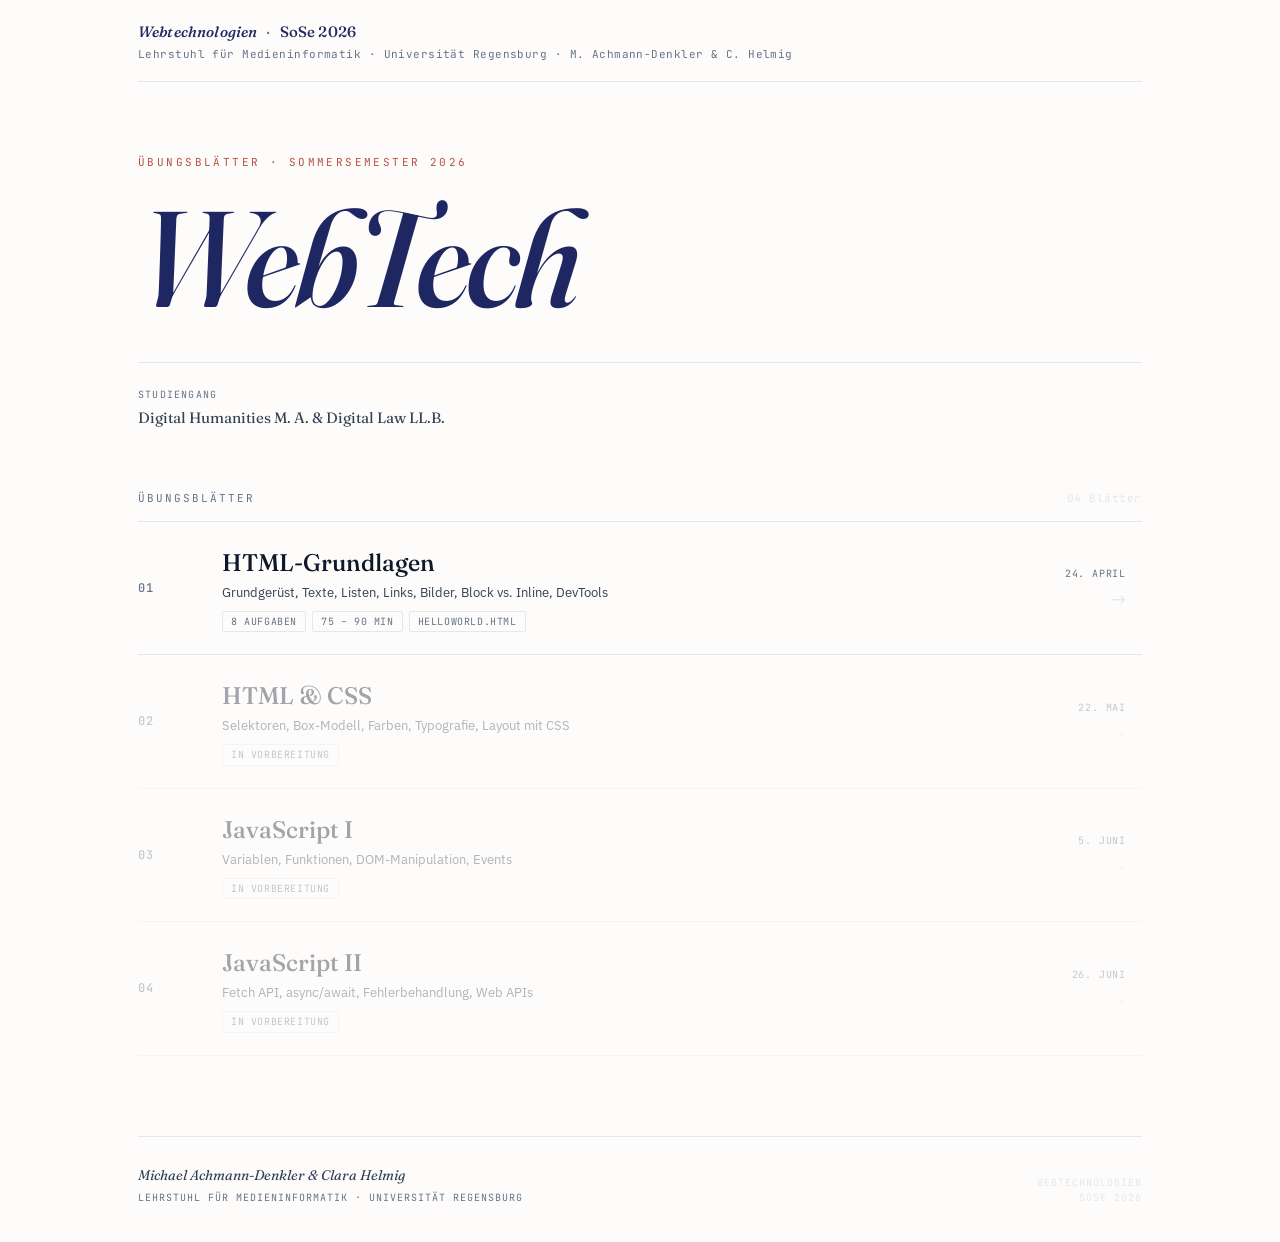
==== commit 4d7e7ed2: "Align landing page and docs with actual SoSe 2026 schedule Updates sheet rows to the four real Übung" ====
--- a/index.html
+++ b/index.html
@@ -353,22 +353,14 @@
 
         <div class="hero-eyebrow">Übungsblätter · Sommersemester 2026</div>
 
-        <h1 class="hero-title">Webtech&shy;<br>nologien</h1>
+        <h1 class="hero-title">WebTech</h1>
 
         <div class="hero-divider"></div>
 
         <div class="hero-meta-row">
           <div class="hero-meta-item">
             <span class="hero-meta-key">Studiengang</span>
-            <span class="hero-meta-val">Digital Humanities &amp; Digitales Recht</span>
-          </div>
-          <div class="hero-meta-item">
-            <span class="hero-meta-key">Universität</span>
-            <span class="hero-meta-val">Regensburg</span>
-          </div>
-          <div class="hero-meta-item">
-            <span class="hero-meta-key">Format</span>
-            <span class="hero-meta-val">Hands-on, eine Datei per Sitzung</span>
+            <span class="hero-meta-val">Digital Humanities M. A. &amp; Digital Law LL.B.</span>
           </div>
         </div>
 
@@ -377,7 +369,7 @@
       <!-- BLÄTTER LIST -->
       <div class="section-header">
         <span class="section-label">Übungsblätter</span>
-        <span class="section-count">01 – 08 geplant</span>
+        <span class="section-count">04 Blätter</span>
       </div>
 
       <div class="sheets">
@@ -394,7 +386,7 @@
             </div>
           </div>
           <div class="row-end">
-            <span class="row-session">Sitzung 2</span>
+            <span class="row-session">24. April</span>
             <span class="row-arrow">→</span>
           </div>
         </a>
@@ -402,14 +394,14 @@
         <div class="sheet-row upcoming">
           <span class="row-num">02</span>
           <div class="row-body">
-            <div class="row-title">CSS-Grundlagen</div>
-            <div class="row-desc">Selektoren, Box-Modell, Farben, Typografie, Layout</div>
+            <div class="row-title">HTML &amp; CSS</div>
+            <div class="row-desc">Selektoren, Box-Modell, Farben, Typografie, Layout mit CSS</div>
             <div class="row-tags">
               <span class="row-tag">In Vorbereitung</span>
             </div>
           </div>
           <div class="row-end">
-            <span class="row-session">Sitzung 4</span>
+            <span class="row-session">22. Mai</span>
             <span class="row-arrow">·</span>
           </div>
         </div>
@@ -417,29 +409,29 @@
         <div class="sheet-row upcoming">
           <span class="row-num">03</span>
           <div class="row-body">
-            <div class="row-title">Flexbox &amp; Grid</div>
-            <div class="row-desc">Moderne Layoutsysteme: responsive Spalten, Ausrichtung, Raster</div>
-            <div class="row-tags">
-              <span class="row-tag">In Vorbereitung</span>
-            </div>
-          </div>
-          <div class="row-end">
-            <span class="row-session">Sitzung 6</span>
-            <span class="row-arrow">·</span>
-          </div>
-        </div>
-
-        <div class="sheet-row upcoming">
-          <span class="row-num">04</span>
-          <div class="row-body">
-            <div class="row-title">JavaScript Grundlagen</div>
+            <div class="row-title">JavaScript I</div>
             <div class="row-desc">Variablen, Funktionen, DOM-Manipulation, Events</div>
             <div class="row-tags">
               <span class="row-tag">In Vorbereitung</span>
             </div>
           </div>
           <div class="row-end">
-            <span class="row-session">Sitzung 8</span>
+            <span class="row-session">5. Juni</span>
+            <span class="row-arrow">·</span>
+          </div>
+        </div>
+
+        <div class="sheet-row upcoming">
+          <span class="row-num">04</span>
+          <div class="row-body">
+            <div class="row-title">JavaScript II</div>
+            <div class="row-desc">Fetch API, async/await, Fehlerbehandlung, Web APIs</div>
+            <div class="row-tags">
+              <span class="row-tag">In Vorbereitung</span>
+            </div>
+          </div>
+          <div class="row-end">
+            <span class="row-session">26. Juni</span>
             <span class="row-arrow">·</span>
           </div>
         </div>
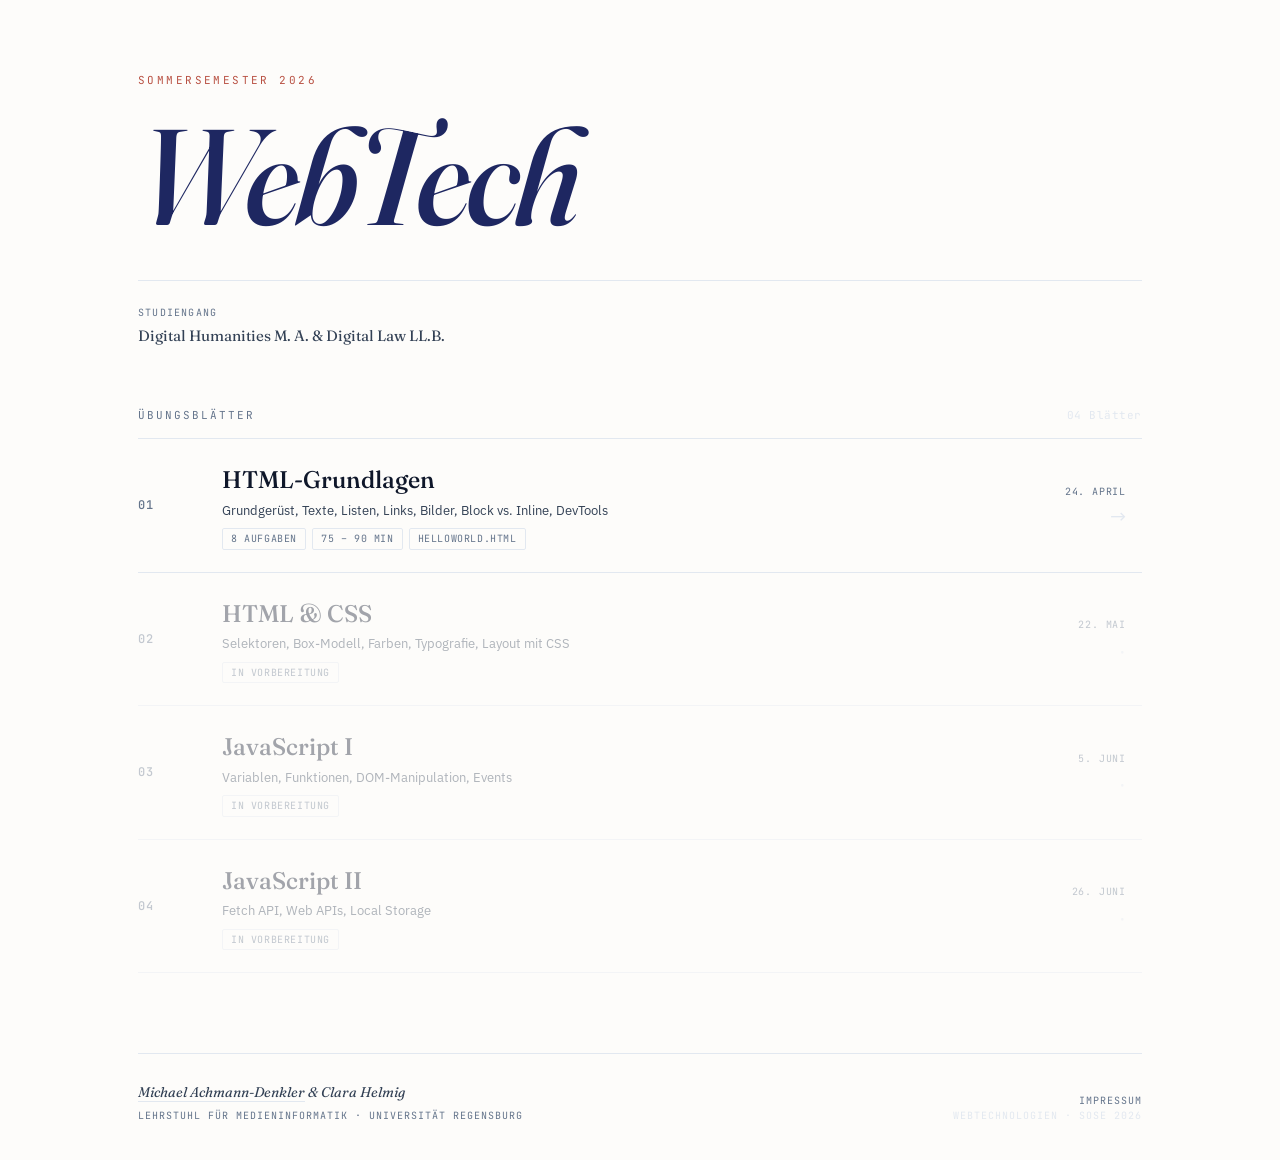
==== commit 5218bbeb: "Add Impressum page and link instructor name - Link Michael Achmann-Denkler to achmann.me in the land" ====
--- a/index.html
+++ b/index.html
@@ -329,17 +329,7 @@
 
 <div class="app">
 
-  <!-- HEADER -->
-  <header class="top">
-    <div class="brand-group">
-      <div class="brand">
-        <span class="course">Webtechnologien</span>
-        <span class="sep">·</span>
-        <span>SoSe 2026</span>
-      </div>
-      <span class="brand-sub">Lehrstuhl für Medieninformatik · Universität Regensburg · M. Achmann-Denkler &amp; C. Helmig</span>
-    </div>
-  </header>
+
 
   <!-- STAGE -->
   <main class="stage">
@@ -348,10 +338,7 @@
       <!-- HERO -->
       <section class="hero">
 
-        <!-- floating code fragments -->
-        <div class="bg-canvas" id="bg-canvas" aria-hidden="true"></div>
-
-        <div class="hero-eyebrow">Übungsblätter · Sommersemester 2026</div>
+        <div class="hero-eyebrow">Sommersemester 2026</div>
 
         <h1 class="hero-title">WebTech</h1>
 
@@ -425,7 +412,8 @@
           <span class="row-num">04</span>
           <div class="row-body">
             <div class="row-title">JavaScript II</div>
-            <div class="row-desc">Fetch API, async/await, Fehlerbehandlung, Web APIs</div>
+            <div class="row-desc">Fetch API, Web APIs, Local Storage
+            </div>
             <div class="row-tags">
               <span class="row-tag">In Vorbereitung</span>
             </div>
@@ -444,11 +432,15 @@
   <!-- FOOTER -->
   <footer class="site-footer">
     <div class="footer-left">
-      <div class="footer-instructors">Michael Achmann-Denkler &amp; Clara Helmig</div>
+      <div class="footer-instructors">
+        <a href="https://achmann.me" target="_blank" rel="noopener" style="color: inherit; text-decoration: none; border-bottom: 1px solid var(--rule);">Michael Achmann-Denkler</a>
+        &amp; Clara Helmig
+      </div>
       <div class="footer-inst">Lehrstuhl für Medieninformatik · Universität Regensburg</div>
     </div>
     <div class="footer-right">
-      Webtechnologien<br>SoSe 2026
+      <a href="impressum.html" style="color: var(--muted); text-decoration: none; font-family: var(--font-mono); font-size: 10px; text-transform: uppercase; letter-spacing: 0.1em;">Impressum</a><br>
+      <span style="color: var(--rule);">Webtechnologien · SoSe 2026</span>
     </div>
   </footer>
 
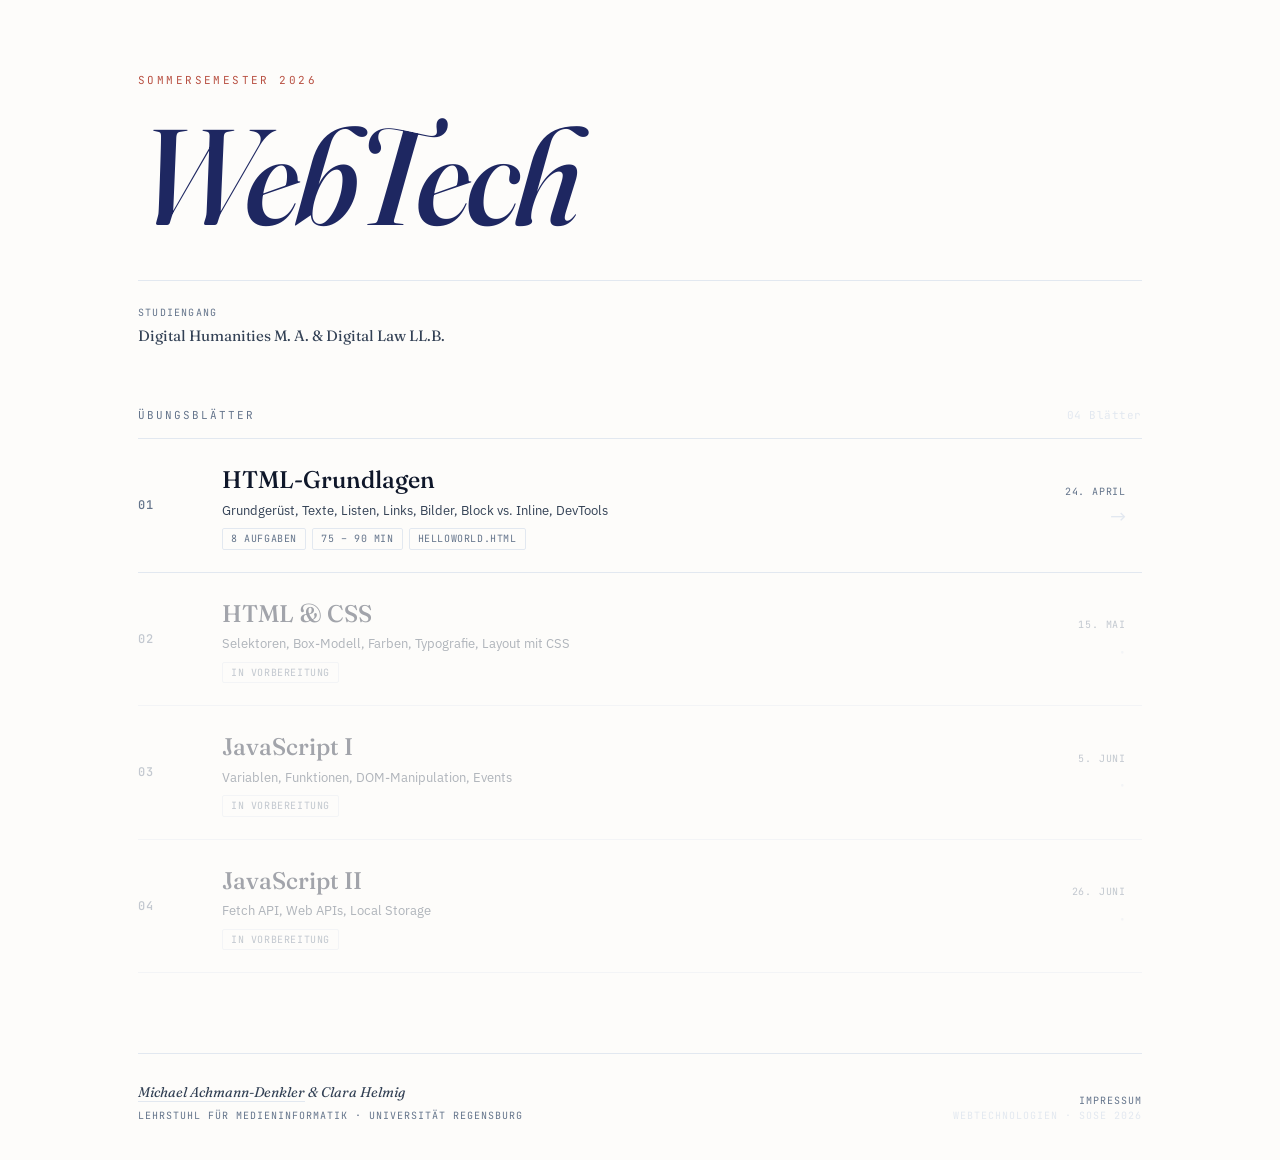
==== commit caed57d9: "Add README, update schedule (HTML & CSS → 15.05.) - README.md: project overview, sheet table, struct" ====
--- a/index.html
+++ b/index.html
@@ -388,7 +388,7 @@
             </div>
           </div>
           <div class="row-end">
-            <span class="row-session">22. Mai</span>
+            <span class="row-session">15. Mai</span>
             <span class="row-arrow">·</span>
           </div>
         </div>
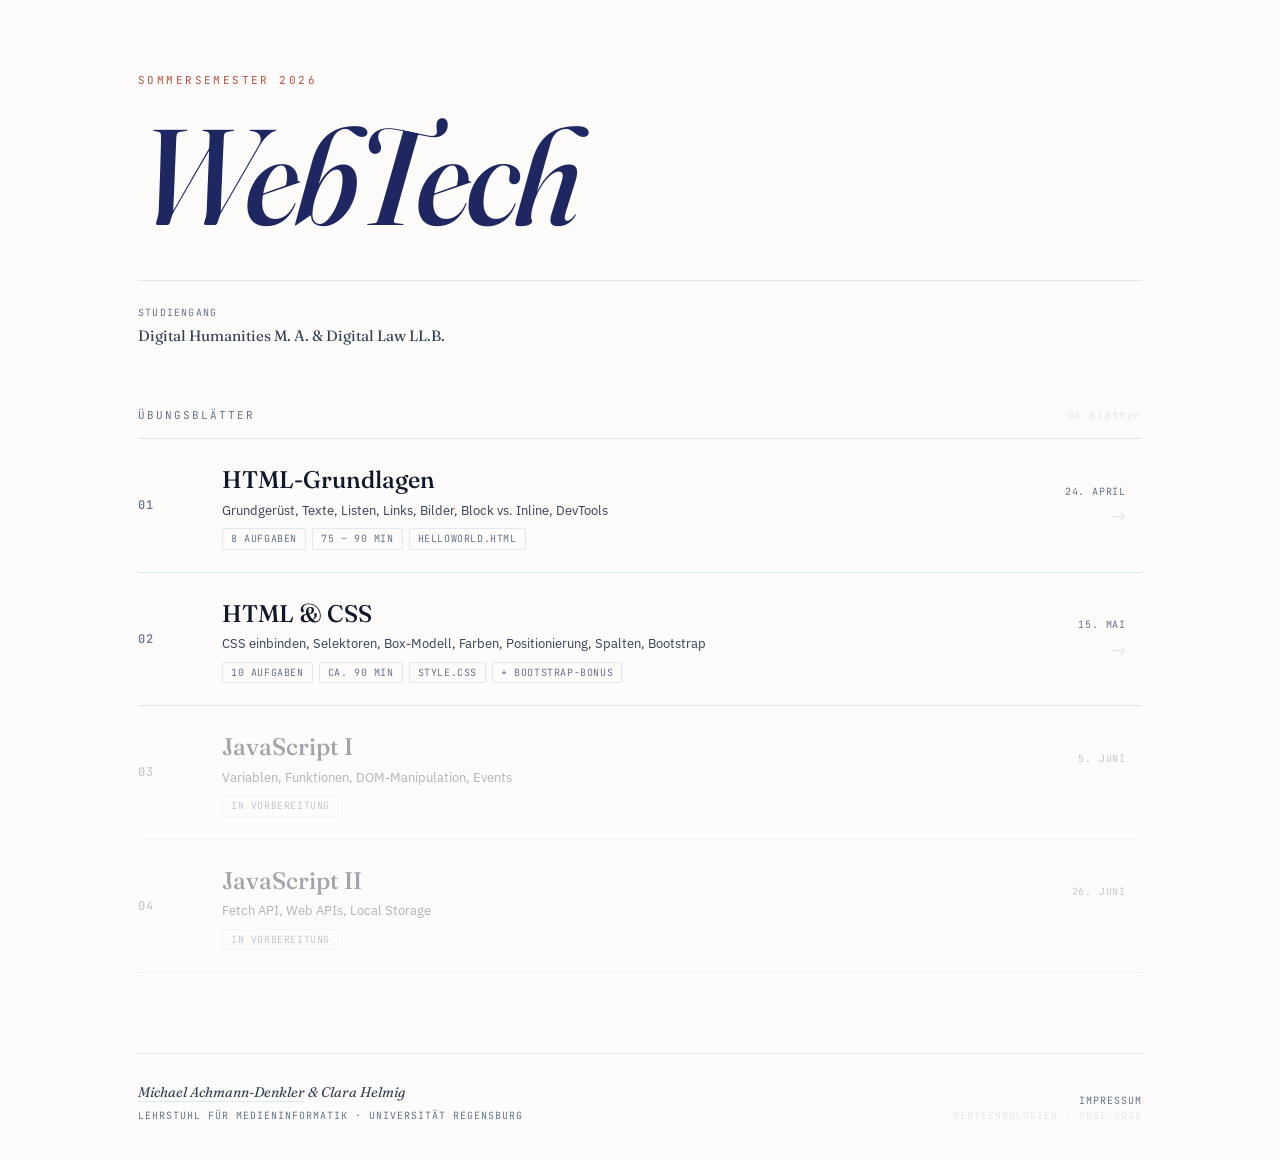
==== commit b46ddd8a: "Add Übungsblatt 02 — HTML & CSS Adds the second exercise sheet, walking students from CSS basics thr" ====
--- a/index.html
+++ b/index.html
@@ -378,20 +378,23 @@
           </div>
         </a>
 
-        <div class="sheet-row upcoming">
+        <a href="blatt2/" class="sheet-row">
           <span class="row-num">02</span>
           <div class="row-body">
             <div class="row-title">HTML &amp; CSS</div>
-            <div class="row-desc">Selektoren, Box-Modell, Farben, Typografie, Layout mit CSS</div>
+            <div class="row-desc">CSS einbinden, Selektoren, Box-Modell, Farben, Positionierung, Spalten, Bootstrap</div>
             <div class="row-tags">
-              <span class="row-tag">In Vorbereitung</span>
+              <span class="row-tag">10 Aufgaben</span>
+              <span class="row-tag">ca. 90 min</span>
+              <span class="row-tag">style.css</span>
+              <span class="row-tag">+ Bootstrap-Bonus</span>
             </div>
           </div>
           <div class="row-end">
             <span class="row-session">15. Mai</span>
-            <span class="row-arrow">·</span>
-          </div>
-        </div>
+            <span class="row-arrow">→</span>
+          </div>
+        </a>
 
         <div class="sheet-row upcoming">
           <span class="row-num">03</span>
--- a/assets/css/main.css
+++ b/assets/css/main.css
@@ -337,6 +337,62 @@
 }
 .copy-btn.copied { color: #86EFAC; border-color: #86EFAC; }
 
+/* ---------- Side-by-side: code left, preview right ---------- */
+.demo-split {
+  display: grid;
+  grid-template-columns: minmax(0, 1fr) minmax(0, 1fr);
+  gap: 14px;
+  align-items: stretch;
+  margin: 18px 0 28px;
+}
+.demo-split > .code-wrap,
+.demo-split > .preview {
+  margin: 0;
+  height: 100%;
+}
+.demo-split > .preview {
+  display: flex;
+  flex-direction: column;
+  justify-content: center;
+}
+@media (max-width: 720px) {
+  .demo-split { grid-template-columns: 1fr; }
+}
+
+/* ---------- Live preview block ---------- */
+.preview {
+  position: relative;
+  margin: 20px 0 32px;
+  padding: 32px 20px 22px;
+  border: 1px dashed var(--rule);
+  border-radius: 4px;
+  background:
+    repeating-linear-gradient(
+      45deg,
+      #FAFAFA 0 8px,
+      #F4F4F4 8px 16px
+    );
+  /* Reset font for the rendered demo so it shows what the student's browser would render */
+  font-family: var(--font-body);
+  color: var(--ink);
+}
+.preview::before {
+  content: 'Vorschau';
+  position: absolute;
+  top: 0;
+  left: 14px;
+  transform: translateY(-50%);
+  font-family: var(--font-mono);
+  font-size: 10px;
+  letter-spacing: 0.14em;
+  text-transform: uppercase;
+  color: var(--muted);
+  background: var(--surface);
+  padding: 2px 8px;
+  border: 1px solid var(--rule);
+  border-radius: 2px;
+}
+
 /* ---------- Callout boxes ---------- */
 .callout {
   margin: 20px 0;
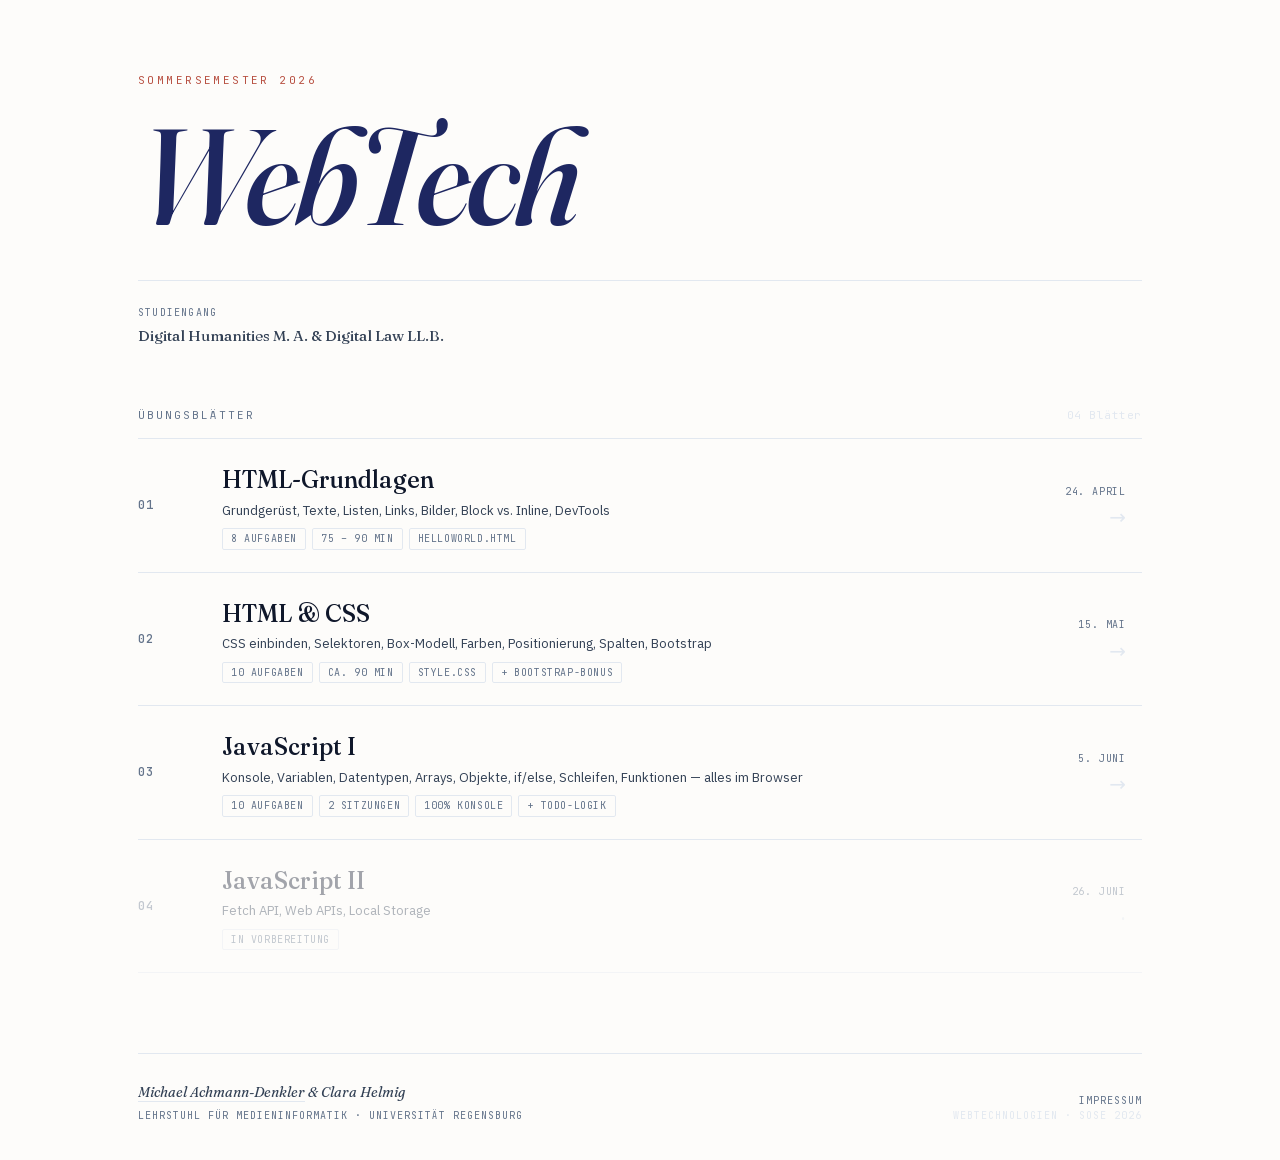
==== commit 95e574e8: "Add Übungsblatt 03 — JavaScript I (Konsole & script.js) Interactive single-page exercise sheet for t" ====
--- a/index.html
+++ b/index.html
@@ -4,9 +4,7 @@
   <meta charset="UTF-8">
   <meta name="viewport" content="width=device-width, initial-scale=1.0">
   <title>Webtechnologien SoSe 2026 — Universität Regensburg</title>
-  <link rel="preconnect" href="https://fonts.googleapis.com">
-  <link rel="preconnect" href="https://fonts.gstatic.com" crossorigin>
-  <link href="https://fonts.googleapis.com/css2?family=Fraunces:ital,opsz,wght@0,9..144,100..900;1,9..144,100..900&family=IBM+Plex+Sans:wght@400;500;600&family=JetBrains+Mono:wght@400;500&display=swap" rel="stylesheet">
+  <link rel="stylesheet" href="assets/css/fonts.css">
   <link rel="stylesheet" href="assets/css/main.css">
   <style>
     /* ── Landing-page overrides & extensions ── */
@@ -396,20 +394,23 @@
           </div>
         </a>
 
-        <div class="sheet-row upcoming">
+        <a href="blatt3/" class="sheet-row">
           <span class="row-num">03</span>
           <div class="row-body">
             <div class="row-title">JavaScript I</div>
-            <div class="row-desc">Variablen, Funktionen, DOM-Manipulation, Events</div>
+            <div class="row-desc">Konsole, Variablen, Datentypen, Arrays, Objekte, if/else, Schleifen, Funktionen — alles im Browser</div>
             <div class="row-tags">
-              <span class="row-tag">In Vorbereitung</span>
+              <span class="row-tag">10 Aufgaben</span>
+              <span class="row-tag">2 Sitzungen</span>
+              <span class="row-tag">100% Konsole</span>
+              <span class="row-tag">+ Todo-Logik</span>
             </div>
           </div>
           <div class="row-end">
             <span class="row-session">5. Juni</span>
-            <span class="row-arrow">·</span>
-          </div>
-        </div>
+            <span class="row-arrow">→</span>
+          </div>
+        </a>
 
         <div class="sheet-row upcoming">
           <span class="row-num">04</span>
--- a/assets/css/fonts.css
+++ b/assets/css/fonts.css
@@ -0,0 +1,116 @@
+/* Selbst gehostete Kurs-Schriften — kein externer Request (Datenschutz).
+   Quelle: Google Fonts (Fraunces, IBM Plex Sans, JetBrains Mono), SIL OFL 1.1.
+   Unicode-Subsets latin + latin-ext (deckt Deutsch inkl. Umlaute & Anführungszeichen). */
+
+@font-face {
+  font-family: 'Fraunces';
+  font-style: italic;
+  font-weight: 100 900;
+  font-display: swap;
+  src: url('../fonts/fraunces-var-italic-latin.woff2') format('woff2');
+  unicode-range: U+0000-00FF, U+0131, U+0152-0153, U+02BB-02BC, U+02C6, U+02DA, U+02DC, U+0304, U+0308, U+0329, U+2000-206F, U+20AC, U+2122, U+2191, U+2193, U+2212, U+2215, U+FEFF, U+FFFD;
+}
+@font-face {
+  font-family: 'Fraunces';
+  font-style: italic;
+  font-weight: 100 900;
+  font-display: swap;
+  src: url('../fonts/fraunces-var-italic-latin-ext.woff2') format('woff2');
+  unicode-range: U+0100-02BA, U+02BD-02C5, U+02C7-02CC, U+02CE-02D7, U+02DD-02FF, U+0304, U+0308, U+0329, U+1D00-1DBF, U+1E00-1E9F, U+1EF2-1EFF, U+2020, U+20A0-20AB, U+20AD-20C0, U+2113, U+2C60-2C7F, U+A720-A7FF;
+}
+@font-face {
+  font-family: 'Fraunces';
+  font-style: normal;
+  font-weight: 100 900;
+  font-display: swap;
+  src: url('../fonts/fraunces-var-normal-latin.woff2') format('woff2');
+  unicode-range: U+0000-00FF, U+0131, U+0152-0153, U+02BB-02BC, U+02C6, U+02DA, U+02DC, U+0304, U+0308, U+0329, U+2000-206F, U+20AC, U+2122, U+2191, U+2193, U+2212, U+2215, U+FEFF, U+FFFD;
+}
+@font-face {
+  font-family: 'Fraunces';
+  font-style: normal;
+  font-weight: 100 900;
+  font-display: swap;
+  src: url('../fonts/fraunces-var-normal-latin-ext.woff2') format('woff2');
+  unicode-range: U+0100-02BA, U+02BD-02C5, U+02C7-02CC, U+02CE-02D7, U+02DD-02FF, U+0304, U+0308, U+0329, U+1D00-1DBF, U+1E00-1E9F, U+1EF2-1EFF, U+2020, U+20A0-20AB, U+20AD-20C0, U+2113, U+2C60-2C7F, U+A720-A7FF;
+}
+@font-face {
+  font-family: 'IBM Plex Sans';
+  font-style: normal;
+  font-weight: 400;
+  font-display: swap;
+  src: url('../fonts/ibm-plex-sans-400-normal-latin.woff2') format('woff2');
+  unicode-range: U+0000-00FF, U+0131, U+0152-0153, U+02BB-02BC, U+02C6, U+02DA, U+02DC, U+0304, U+0308, U+0329, U+2000-206F, U+20AC, U+2122, U+2191, U+2193, U+2212, U+2215, U+FEFF, U+FFFD;
+}
+@font-face {
+  font-family: 'IBM Plex Sans';
+  font-style: normal;
+  font-weight: 400;
+  font-display: swap;
+  src: url('../fonts/ibm-plex-sans-400-normal-latin-ext.woff2') format('woff2');
+  unicode-range: U+0100-02BA, U+02BD-02C5, U+02C7-02CC, U+02CE-02D7, U+02DD-02FF, U+0304, U+0308, U+0329, U+1D00-1DBF, U+1E00-1E9F, U+1EF2-1EFF, U+2020, U+20A0-20AB, U+20AD-20C0, U+2113, U+2C60-2C7F, U+A720-A7FF;
+}
+@font-face {
+  font-family: 'IBM Plex Sans';
+  font-style: normal;
+  font-weight: 500;
+  font-display: swap;
+  src: url('../fonts/ibm-plex-sans-500-normal-latin.woff2') format('woff2');
+  unicode-range: U+0000-00FF, U+0131, U+0152-0153, U+02BB-02BC, U+02C6, U+02DA, U+02DC, U+0304, U+0308, U+0329, U+2000-206F, U+20AC, U+2122, U+2191, U+2193, U+2212, U+2215, U+FEFF, U+FFFD;
+}
+@font-face {
+  font-family: 'IBM Plex Sans';
+  font-style: normal;
+  font-weight: 500;
+  font-display: swap;
+  src: url('../fonts/ibm-plex-sans-500-normal-latin-ext.woff2') format('woff2');
+  unicode-range: U+0100-02BA, U+02BD-02C5, U+02C7-02CC, U+02CE-02D7, U+02DD-02FF, U+0304, U+0308, U+0329, U+1D00-1DBF, U+1E00-1E9F, U+1EF2-1EFF, U+2020, U+20A0-20AB, U+20AD-20C0, U+2113, U+2C60-2C7F, U+A720-A7FF;
+}
+@font-face {
+  font-family: 'IBM Plex Sans';
+  font-style: normal;
+  font-weight: 600;
+  font-display: swap;
+  src: url('../fonts/ibm-plex-sans-600-normal-latin.woff2') format('woff2');
+  unicode-range: U+0000-00FF, U+0131, U+0152-0153, U+02BB-02BC, U+02C6, U+02DA, U+02DC, U+0304, U+0308, U+0329, U+2000-206F, U+20AC, U+2122, U+2191, U+2193, U+2212, U+2215, U+FEFF, U+FFFD;
+}
+@font-face {
+  font-family: 'IBM Plex Sans';
+  font-style: normal;
+  font-weight: 600;
+  font-display: swap;
+  src: url('../fonts/ibm-plex-sans-600-normal-latin-ext.woff2') format('woff2');
+  unicode-range: U+0100-02BA, U+02BD-02C5, U+02C7-02CC, U+02CE-02D7, U+02DD-02FF, U+0304, U+0308, U+0329, U+1D00-1DBF, U+1E00-1E9F, U+1EF2-1EFF, U+2020, U+20A0-20AB, U+20AD-20C0, U+2113, U+2C60-2C7F, U+A720-A7FF;
+}
+@font-face {
+  font-family: 'JetBrains Mono';
+  font-style: normal;
+  font-weight: 400;
+  font-display: swap;
+  src: url('../fonts/jetbrains-mono-400-normal-latin.woff2') format('woff2');
+  unicode-range: U+0000-00FF, U+0131, U+0152-0153, U+02BB-02BC, U+02C6, U+02DA, U+02DC, U+0304, U+0308, U+0329, U+2000-206F, U+20AC, U+2122, U+2191, U+2193, U+2212, U+2215, U+FEFF, U+FFFD;
+}
+@font-face {
+  font-family: 'JetBrains Mono';
+  font-style: normal;
+  font-weight: 400;
+  font-display: swap;
+  src: url('../fonts/jetbrains-mono-400-normal-latin-ext.woff2') format('woff2');
+  unicode-range: U+0100-02BA, U+02BD-02C5, U+02C7-02CC, U+02CE-02D7, U+02DD-02FF, U+0304, U+0308, U+0329, U+1D00-1DBF, U+1E00-1E9F, U+1EF2-1EFF, U+2020, U+20A0-20AB, U+20AD-20C0, U+2113, U+2C60-2C7F, U+A720-A7FF;
+}
+@font-face {
+  font-family: 'JetBrains Mono';
+  font-style: normal;
+  font-weight: 500;
+  font-display: swap;
+  src: url('../fonts/jetbrains-mono-500-normal-latin.woff2') format('woff2');
+  unicode-range: U+0000-00FF, U+0131, U+0152-0153, U+02BB-02BC, U+02C6, U+02DA, U+02DC, U+0304, U+0308, U+0329, U+2000-206F, U+20AC, U+2122, U+2191, U+2193, U+2212, U+2215, U+FEFF, U+FFFD;
+}
+@font-face {
+  font-family: 'JetBrains Mono';
+  font-style: normal;
+  font-weight: 500;
+  font-display: swap;
+  src: url('../fonts/jetbrains-mono-500-normal-latin-ext.woff2') format('woff2');
+  unicode-range: U+0100-02BA, U+02BD-02C5, U+02C7-02CC, U+02CE-02D7, U+02DD-02FF, U+0304, U+0308, U+0329, U+1D00-1DBF, U+1E00-1E9F, U+1EF2-1EFF, U+2020, U+20A0-20AB, U+20AD-20C0, U+2113, U+2C60-2C7F, U+A720-A7FF;
+}
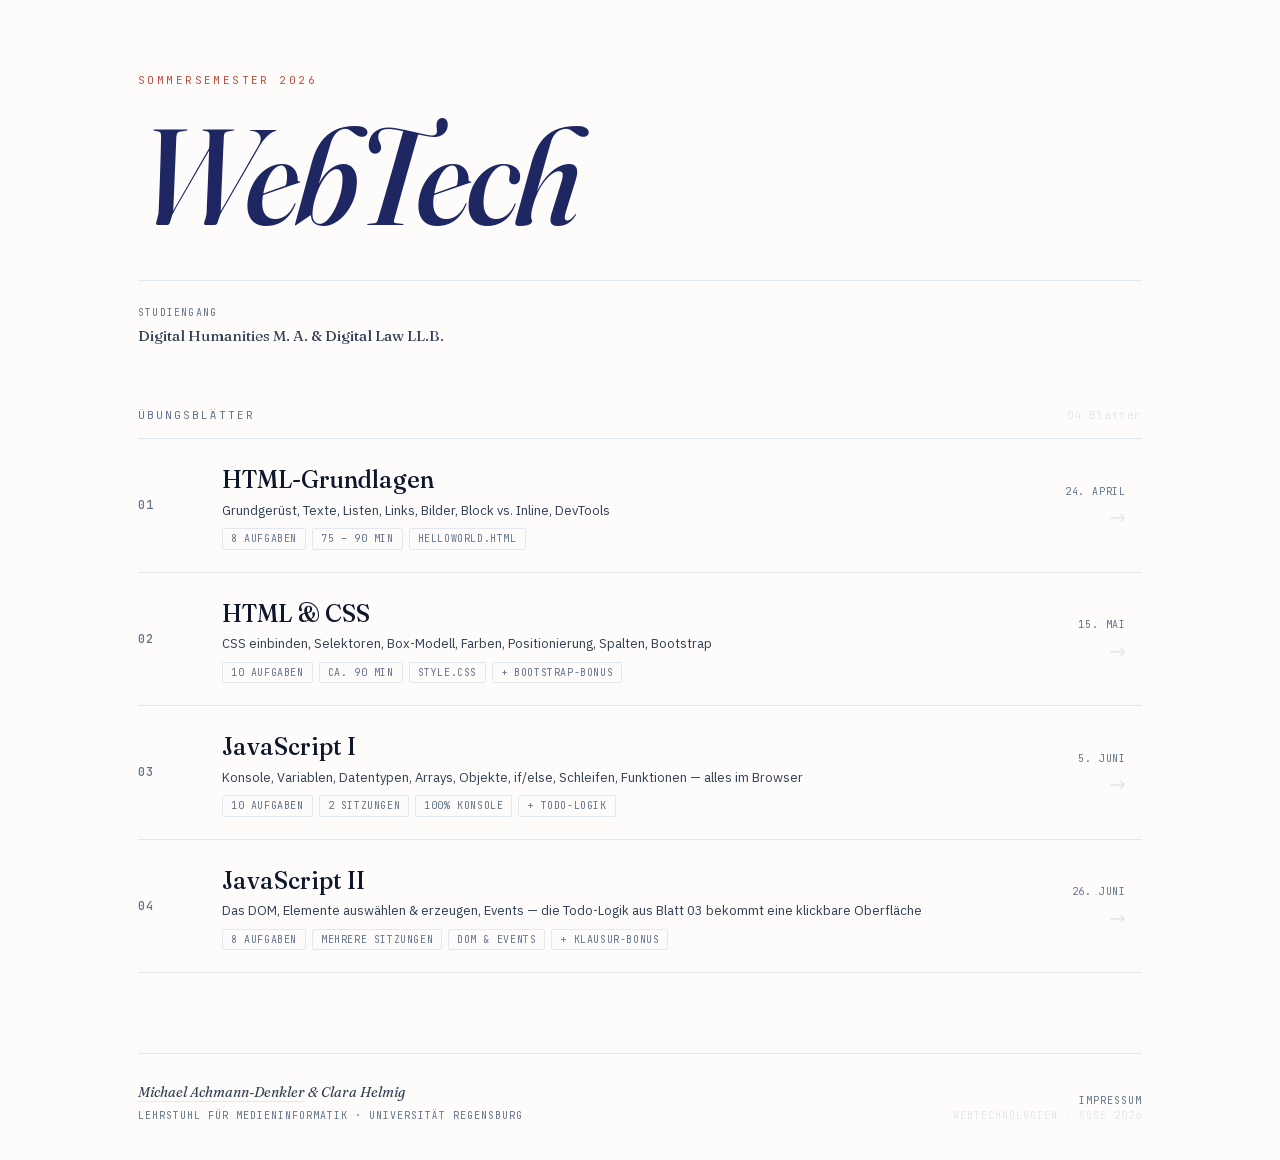
==== commit 11011519: "Add Übungsblatt 04 — JavaScript II (DOM-Manipulation & Events) Builds on the vorlage-ub-3 todo skele" ====
--- a/index.html
+++ b/index.html
@@ -412,21 +412,23 @@
           </div>
         </a>
 
-        <div class="sheet-row upcoming">
+        <a href="blatt4/" class="sheet-row">
           <span class="row-num">04</span>
           <div class="row-body">
             <div class="row-title">JavaScript II</div>
-            <div class="row-desc">Fetch API, Web APIs, Local Storage
-            </div>
+            <div class="row-desc">Das DOM, Elemente auswählen &amp; erzeugen, Events — die Todo-Logik aus Blatt 03 bekommt eine klickbare Oberfläche</div>
             <div class="row-tags">
-              <span class="row-tag">In Vorbereitung</span>
+              <span class="row-tag">8 Aufgaben</span>
+              <span class="row-tag">mehrere Sitzungen</span>
+              <span class="row-tag">DOM &amp; Events</span>
+              <span class="row-tag">+ Klausur-Bonus</span>
             </div>
           </div>
           <div class="row-end">
             <span class="row-session">26. Juni</span>
-            <span class="row-arrow">·</span>
-          </div>
-        </div>
+            <span class="row-arrow">→</span>
+          </div>
+        </a>
 
       </div>
 
